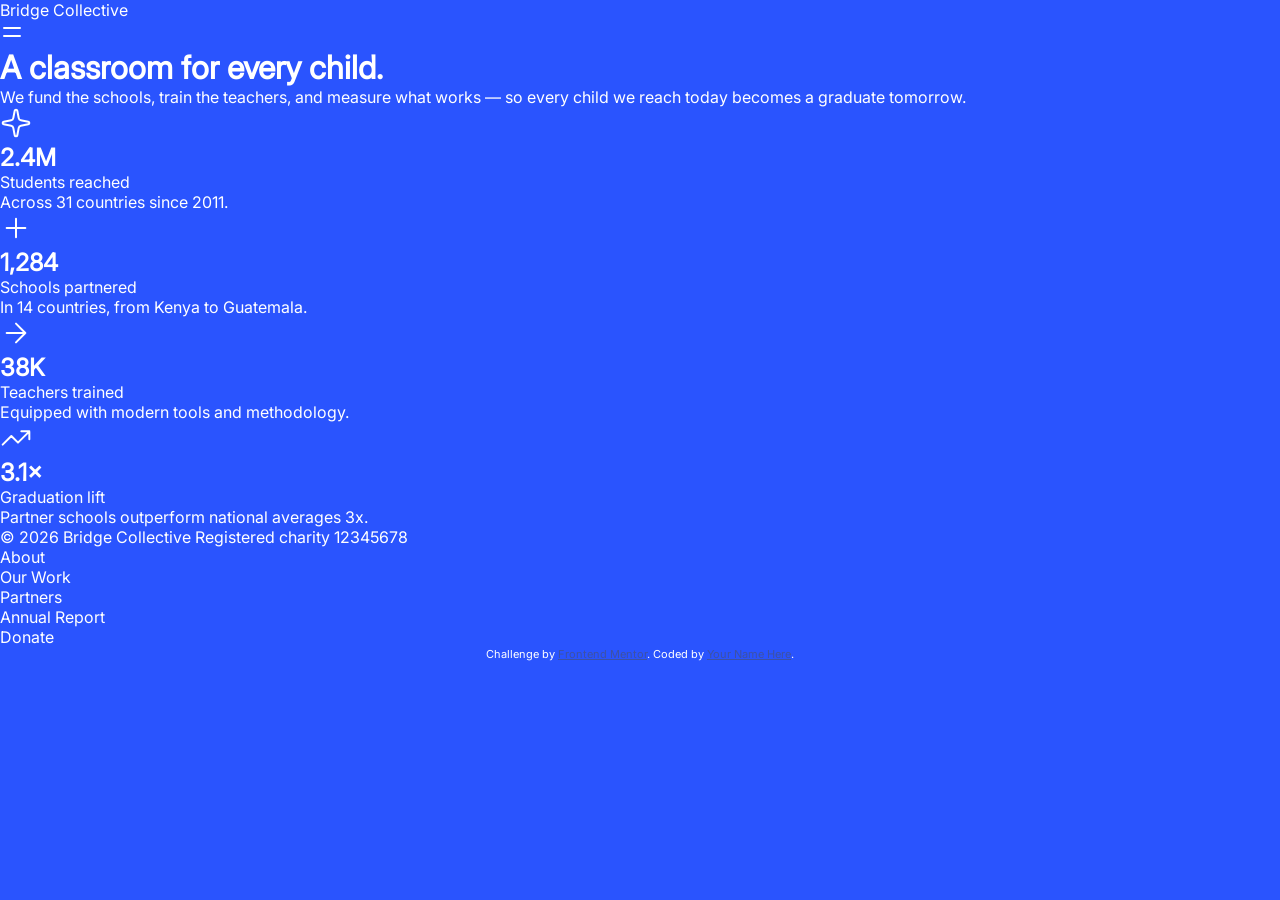
==== grid-landing-page/index.html @ 68b715c4 "add html tags" ====
<!DOCTYPE html>
<html lang="en">
<head>
  <meta charset="UTF-8">
  <meta name="viewport" content="width=device-width, initial-scale=1.0"> <!-- displays site properly based on user's device -->

  <link rel="icon" type="image/png" sizes="32x32" href="./assets/images/favicon-32x32.png">
  <link rel="stylesheet" href="./css/styles.css">

  <title>Frontend Mentor | Grid landing page</title>

  <!-- Feel free to remove these styles or customise in your own stylesheet 👍 -->
  <style>
    .attribution { font-size: 11px; text-align: center; }
    .attribution a { color: hsl(228, 45%, 44%); }
  </style>
</head>
<body>

  <!-- Nav -->
  <nav>
    <p>Bridge Collective</p>
      <svg xmlns="http://www.w3.org/2000/svg" width="24" height="24" viewBox="0 0 24 24" fill="none" stroke="#fff" stroke-width="2" stroke-linecap="round" stroke-linejoin="round">
      <path d="M4 8h16M4 16h16"/>
    </svg>
  </nav>


  <!-- Hero -->
  <main>
  <h1>A classroom for every child.</h1>

  <p>We fund the schools, train the teachers, and measure what works — so every child we reach today becomes a graduate tomorrow.</p>
  </main>


  <!-- Stats -->
  <section id="student-stats">
    <svg xmlns="http://www.w3.org/2000/svg" width="32" height="32" viewBox="0 0 32 32" fill="none" stroke="#fff" stroke-width="2" stroke-linecap="round" stroke-linejoin="round">
  <path d="M14.69 3.752a1.334 1.334 0 0 1 2.62 0l1.402 7.41a2.67 2.67 0 0 0 2.125 2.126l7.411 1.401a1.334 1.334 0 0 1 0 2.622l-7.41 1.401a2.67 2.67 0 0 0-2.126 2.125l-1.401 7.411a1.334 1.334 0 0 1-2.622 0l-1.4-7.41a2.67 2.67 0 0 0-2.126-2.126l-7.41-1.401a1.334 1.334 0 0 1 0-2.622l7.41-1.401a2.67 2.67 0 0 0 2.125-2.125z"/>
</svg>
    <h2>2.4M</h2>
    <p>
      <span>Students reached</span>
      <br>
    Across 31 countries since 2011.
    </p>
  </section>

  <section id="schools-stats">
    <svg xmlns="http://www.w3.org/2000/svg" width="32" height="32" viewBox="0 0 32 32" fill="none" stroke="#fff" stroke-width="2" stroke-linecap="round" stroke-linejoin="round">
  <path d="M6.667 16h18.666M16 6.667v18.666"/>
</svg>
    <h2>1,284</h2> 
    <p>
      <span>Schools partnered</span>
      <br>
      In 14 countries, from Kenya to Guatemala.
    </p>
  </section>
  <section id="teachers-stats">
    <svg xmlns="http://www.w3.org/2000/svg" width="32" height="32" viewBox="0 0 32 32" fill="none" stroke="#fff" stroke-width="2" stroke-linecap="round" stroke-linejoin="round">
  <path d="M6.667 16h18.666M16 6.667 25.333 16 16 25.333"/>
</svg>
    <h2>38K</h2>
    <p>
      <span>Teachers trained</span>
      <br>
    Equipped with modern tools and methodology.</p>
  </section>

  <section id="graduation-stats">
    <svg xmlns="http://www.w3.org/2000/svg" width="32" height="32" viewBox="0 0 32 32" fill="none" stroke="#fff" stroke-width="2" stroke-linecap="round" stroke-linejoin="round">
  <path d="M21.334 9.333h8v8M29.333 9.333 18 20.667 11.333 14l-8.666 8.667"/>
</svg>
    <h2>3.1×</h2>
    <p><span>Graduation lift</span>
      <br>
    Partner schools outperform national averages 3x.</p>
  </section>

  <!-- Footer -->
  <footer>
    © 2026 Bridge Collective
    Registered charity 12345678
  </footer>

  <!-- Menu panel — hidden until the hamburger is activated -->
  <ul>
    <li>About</li>
    <li>Our Work</li>
    <li>Partners</li>
    <li>Annual Report</li>
    <li>Donate</li>
  </ul>

  <div class="attribution">
    Challenge by <a href="https://www.frontendmentor.io?ref=challenge">Frontend Mentor</a>.
    Coded by <a href="#">Your Name Here</a>.
  </div>
</body>
</html>
---- grid-landing-page/css/styles.css ----
:root {
    --White: hsl(0, 0%, 100%);

    --Blue200: hsl(224, 100%, 95%);
    --Blue400: hsl(220, 100%, 64%);
    --Blue600: hsl(228, 100%, 60%);
    --Blue700: hsl(228, 99%, 58%);
    --Black: hsl(0, 0%, 0%);  /* used at 25% opacity for the menu overlay */
}

@font-face {
    font-family: 'Inter';
    src: url(../assets/fonts/inter/inter-variable.ttf);
    font-weight: normal;
    font-style: normal;
    font-display: swap;
}

* {
    padding: 0;
    margin: 0;
    box-sizing: border-box;
}

body {
    background-color: var(--Blue700);
    color: var(--White);
    font-family: 'Inter', sans-serif;
}
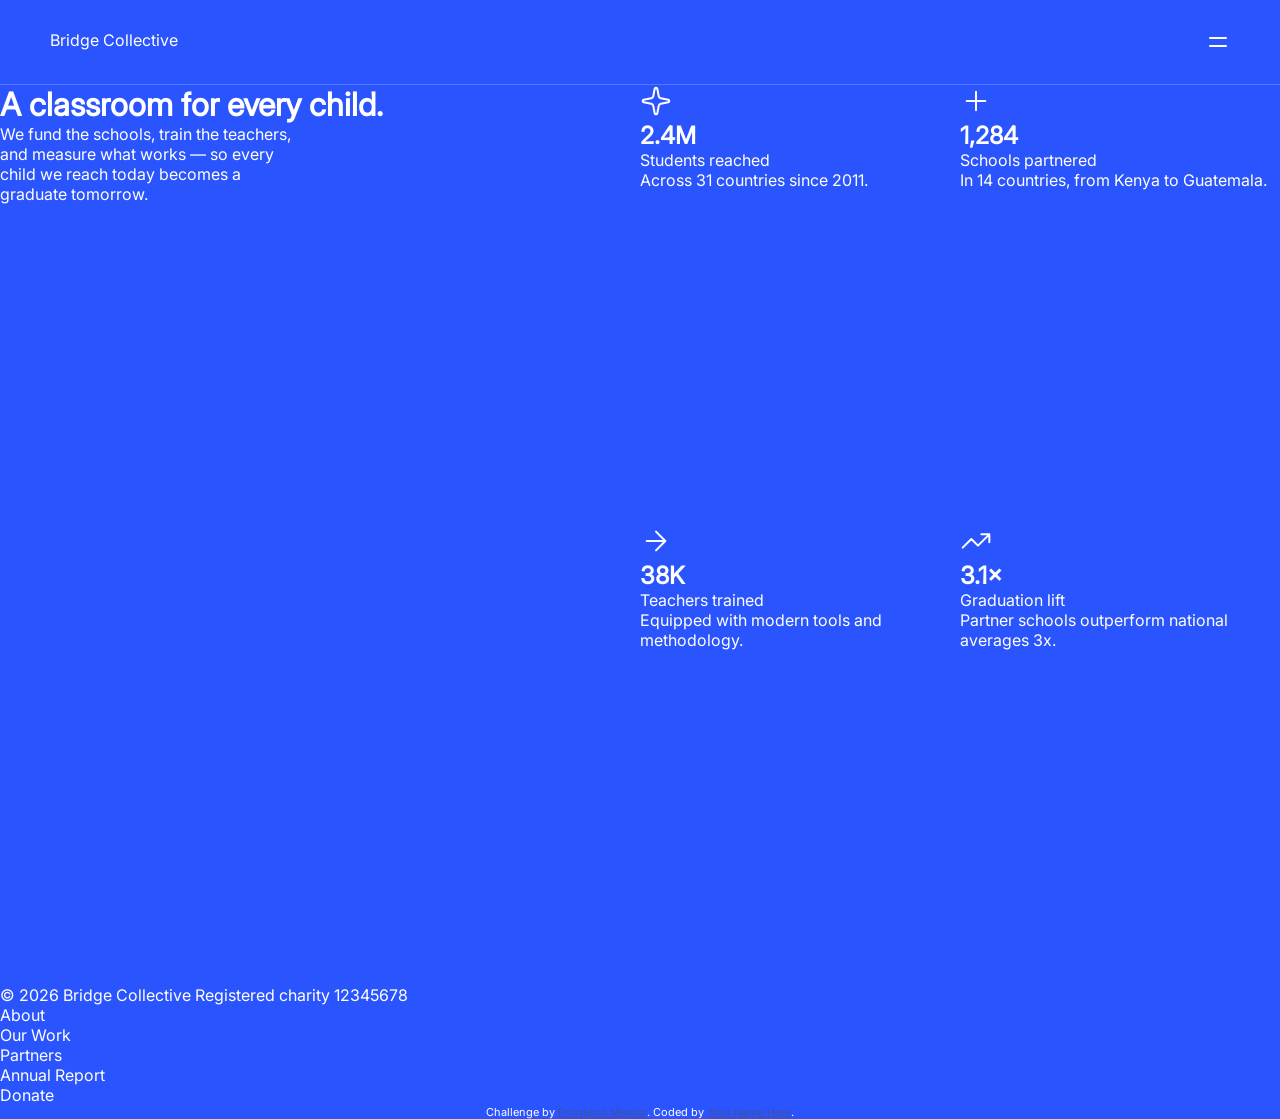
==== commit 4c240edf: "main container styled" ====
--- a/grid-landing-page/index.html
+++ b/grid-landing-page/index.html
@@ -25,6 +25,8 @@
     </svg>
   </nav>
 
+  <div class="container">
+
 
   <!-- Hero -->
   <main>
@@ -35,6 +37,7 @@
 
 
   <!-- Stats -->
+  <div class="stats-container">
   <section id="student-stats">
     <svg xmlns="http://www.w3.org/2000/svg" width="32" height="32" viewBox="0 0 32 32" fill="none" stroke="#fff" stroke-width="2" stroke-linecap="round" stroke-linejoin="round">
   <path d="M14.69 3.752a1.334 1.334 0 0 1 2.62 0l1.402 7.41a2.67 2.67 0 0 0 2.125 2.126l7.411 1.401a1.334 1.334 0 0 1 0 2.622l-7.41 1.401a2.67 2.67 0 0 0-2.126 2.125l-1.401 7.411a1.334 1.334 0 0 1-2.622 0l-1.4-7.41a2.67 2.67 0 0 0-2.126-2.126l-7.41-1.401a1.334 1.334 0 0 1 0-2.622l7.41-1.401a2.67 2.67 0 0 0 2.125-2.125z"/>
@@ -78,7 +81,8 @@
       <br>
     Partner schools outperform national averages 3x.</p>
   </section>
-
+    </div>
+  </div>
   <!-- Footer -->
   <footer>
     © 2026 Bridge Collective
--- a/grid-landing-page/css/styles.css
+++ b/grid-landing-page/css/styles.css
@@ -6,6 +6,8 @@
     --Blue600: hsl(228, 100%, 60%);
     --Blue700: hsl(228, 99%, 58%);
     --Black: hsl(0, 0%, 0%);  /* used at 25% opacity for the menu overlay */
+    --side-pad:50px;
+    --border: .5px solid hsla(0, 0%, 100%, .2);
 }
 
 @font-face {
@@ -26,5 +28,39 @@
     background-color: var(--Blue700);
     color: var(--White);
     font-family: 'Inter', sans-serif;
+    width: 100vw;
+    height: 100vh;
+    position: relative;
 }
 
+nav {
+    width: 100%;
+    display: flex;
+    padding: 30px var(--side-pad);
+    justify-content: space-between;
+    border-bottom: var(--border);
+}
+
+.container {
+    width: 100%;
+    height: 100%;
+    display: flex;
+}
+
+main {
+    flex: 2;
+}
+
+main p {
+    width: 300px;
+}
+
+.stats-container {
+    flex: 2;
+    display: flex;
+    flex-wrap: wrap;
+}
+
+.stats-container section {
+    width: 50%;
+}
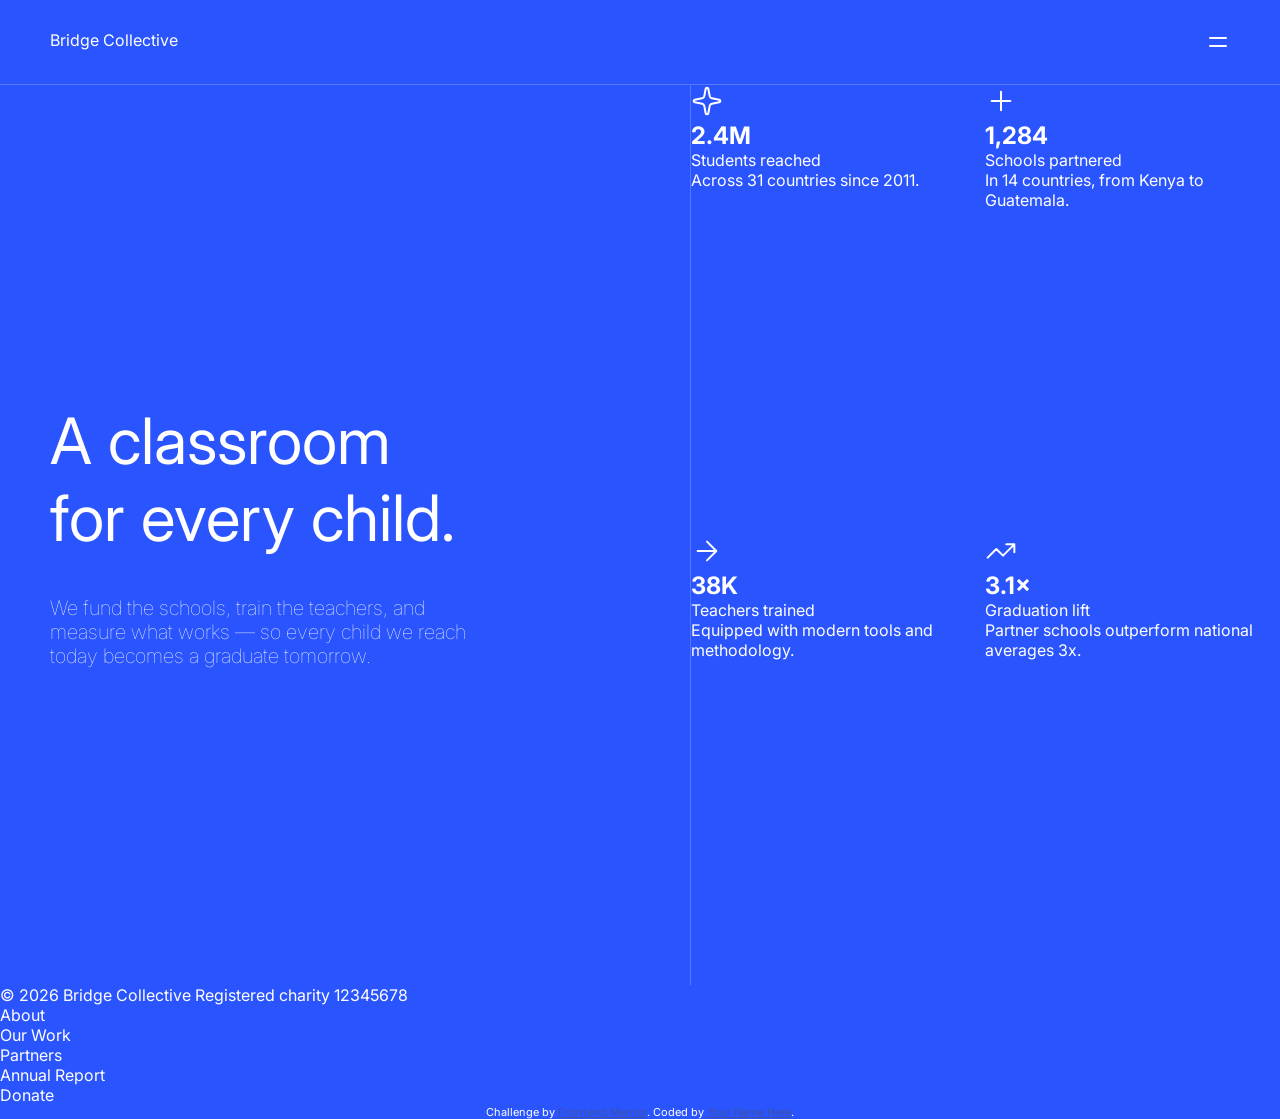
==== commit 3f33bcc5: "main section styled" ====
--- a/grid-landing-page/index.html
+++ b/grid-landing-page/index.html
@@ -30,9 +30,9 @@
 
   <!-- Hero -->
   <main>
-  <h1>A classroom for every child.</h1>
+  <h1>A classroom <br> for every child.</h1>
 
-  <p>We fund the schools, train the teachers, and measure what works — so every child we reach today becomes a graduate tomorrow.</p>
+  <p>We fund the schools, train the teachers, and <br> measure what works — so every child we reach <br> today becomes a graduate tomorrow.</p>
   </main>
 
 
--- a/grid-landing-page/css/styles.css
+++ b/grid-landing-page/css/styles.css
@@ -13,7 +13,7 @@
 @font-face {
     font-family: 'Inter';
     src: url(../assets/fonts/inter/inter-variable.ttf);
-    font-weight: normal;
+    /* font-weight: 100; */
     font-style: normal;
     font-display: swap;
 }
@@ -48,11 +48,24 @@
 }
 
 main {
+    padding: 0 var(--side-pad);
     flex: 2;
+    display: flex;
+    justify-content: center;
+    flex-direction: column;
+    border-right: var(--border);
+}
+
+h1 {
+    font-size: 64px;
+    font-weight: 400;
+    margin-bottom: 20px;
+    padding-bottom: 20px;
 }
 
 main p {
-    width: 300px;
+    font-size: 20px;
+    font-weight: 100;
 }
 
 .stats-container {
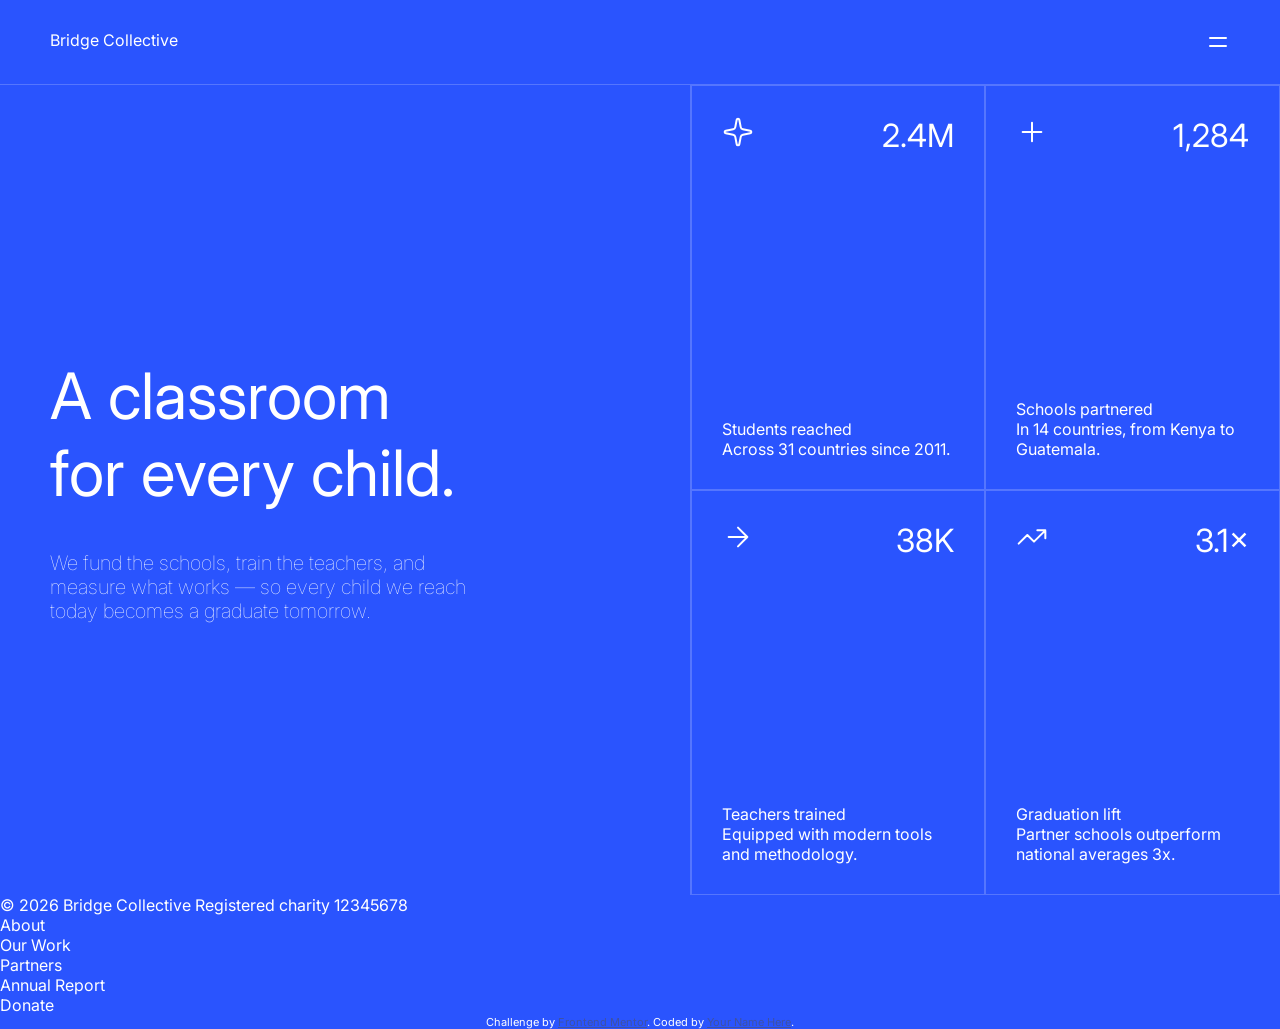
==== commit 6df26165: "stats contained" ====
--- a/grid-landing-page/index.html
+++ b/grid-landing-page/index.html
@@ -38,11 +38,13 @@
 
   <!-- Stats -->
   <div class="stats-container">
-  <section id="student-stats">
-    <svg xmlns="http://www.w3.org/2000/svg" width="32" height="32" viewBox="0 0 32 32" fill="none" stroke="#fff" stroke-width="2" stroke-linecap="round" stroke-linejoin="round">
-  <path d="M14.69 3.752a1.334 1.334 0 0 1 2.62 0l1.402 7.41a2.67 2.67 0 0 0 2.125 2.126l7.411 1.401a1.334 1.334 0 0 1 0 2.622l-7.41 1.401a2.67 2.67 0 0 0-2.126 2.125l-1.401 7.411a1.334 1.334 0 0 1-2.622 0l-1.4-7.41a2.67 2.67 0 0 0-2.126-2.126l-7.41-1.401a1.334 1.334 0 0 1 0-2.622l7.41-1.401a2.67 2.67 0 0 0 2.125-2.125z"/>
-</svg>
-    <h2>2.4M</h2>
+  <section class="stats" id="student-stats">
+    <div class="tops-stats">
+      <svg xmlns="http://www.w3.org/2000/svg" width="32" height="32" viewBox="0 0 32 32" fill="none" stroke="#fff" stroke-width="2" stroke-linecap="round" stroke-linejoin="round">
+    <path d="M14.69 3.752a1.334 1.334 0 0 1 2.62 0l1.402 7.41a2.67 2.67 0 0 0 2.125 2.126l7.411 1.401a1.334 1.334 0 0 1 0 2.622l-7.41 1.401a2.67 2.67 0 0 0-2.126 2.125l-1.401 7.411a1.334 1.334 0 0 1-2.622 0l-1.4-7.41a2.67 2.67 0 0 0-2.126-2.126l-7.41-1.401a1.334 1.334 0 0 1 0-2.622l7.41-1.401a2.67 2.67 0 0 0 2.125-2.125z"/>
+  </svg>
+      <h2>2.4M</h2>
+    </div>
     <p>
       <span>Students reached</span>
       <br>
@@ -50,33 +52,40 @@
     </p>
   </section>
 
-  <section id="schools-stats">
-    <svg xmlns="http://www.w3.org/2000/svg" width="32" height="32" viewBox="0 0 32 32" fill="none" stroke="#fff" stroke-width="2" stroke-linecap="round" stroke-linejoin="round">
-  <path d="M6.667 16h18.666M16 6.667v18.666"/>
-</svg>
-    <h2>1,284</h2> 
+  <section class="stats" id="schools-stats">
+    <div class="tops-stats">
+      <svg xmlns="http://www.w3.org/2000/svg" width="32" height="32" viewBox="0 0 32 32" fill="none" stroke="#fff" stroke-width="2" stroke-linecap="round" stroke-linejoin="round">
+    <path d="M6.667 16h18.666M16 6.667v18.666"/>
+  </svg>
+      <h2>1,284</h2> 
+    </div>
+
     <p>
       <span>Schools partnered</span>
       <br>
       In 14 countries, from Kenya to Guatemala.
     </p>
   </section>
-  <section id="teachers-stats">
-    <svg xmlns="http://www.w3.org/2000/svg" width="32" height="32" viewBox="0 0 32 32" fill="none" stroke="#fff" stroke-width="2" stroke-linecap="round" stroke-linejoin="round">
-  <path d="M6.667 16h18.666M16 6.667 25.333 16 16 25.333"/>
-</svg>
-    <h2>38K</h2>
+  <section class="stats" id="teachers-stats">
+    <div class="tops-stats">
+      <svg xmlns="http://www.w3.org/2000/svg" width="32" height="32" viewBox="0 0 32 32" fill="none" stroke="#fff" stroke-width="2" stroke-linecap="round" stroke-linejoin="round">
+    <path d="M6.667 16h18.666M16 6.667 25.333 16 16 25.333"/>
+  </svg>
+      <h2>38K</h2>
+    </div>
     <p>
       <span>Teachers trained</span>
       <br>
     Equipped with modern tools and methodology.</p>
   </section>
 
-  <section id="graduation-stats">
-    <svg xmlns="http://www.w3.org/2000/svg" width="32" height="32" viewBox="0 0 32 32" fill="none" stroke="#fff" stroke-width="2" stroke-linecap="round" stroke-linejoin="round">
-  <path d="M21.334 9.333h8v8M29.333 9.333 18 20.667 11.333 14l-8.666 8.667"/>
-</svg>
-    <h2>3.1×</h2>
+  <section class="stats" id="graduation-stats">
+    <div class="tops-stats">
+      <svg xmlns="http://www.w3.org/2000/svg" width="32" height="32" viewBox="0 0 32 32" fill="none" stroke="#fff" stroke-width="2" stroke-linecap="round" stroke-linejoin="round">
+    <path d="M21.334 9.333h8v8M29.333 9.333 18 20.667 11.333 14l-8.666 8.667"/>
+  </svg>
+      <h2>3.1×</h2>
+    </div>
     <p><span>Graduation lift</span>
       <br>
     Partner schools outperform national averages 3x.</p>
--- a/grid-landing-page/css/styles.css
+++ b/grid-landing-page/css/styles.css
@@ -43,7 +43,7 @@
 
 .container {
     width: 100%;
-    height: 100%;
+    height: 90%;
     display: flex;
 }
 
@@ -76,4 +76,22 @@
 
 .stats-container section {
     width: 50%;
+}
+
+.stats {
+    padding: 30px;
+    display: flex;
+    flex-direction: column;
+    justify-content: space-between;
+    border: var(--border);
+}
+
+.stats .tops-stats {
+    display: flex;
+    justify-content: space-between;
+}
+
+h2 {
+    font-weight: 400;
+    font-size: 32px;
 }
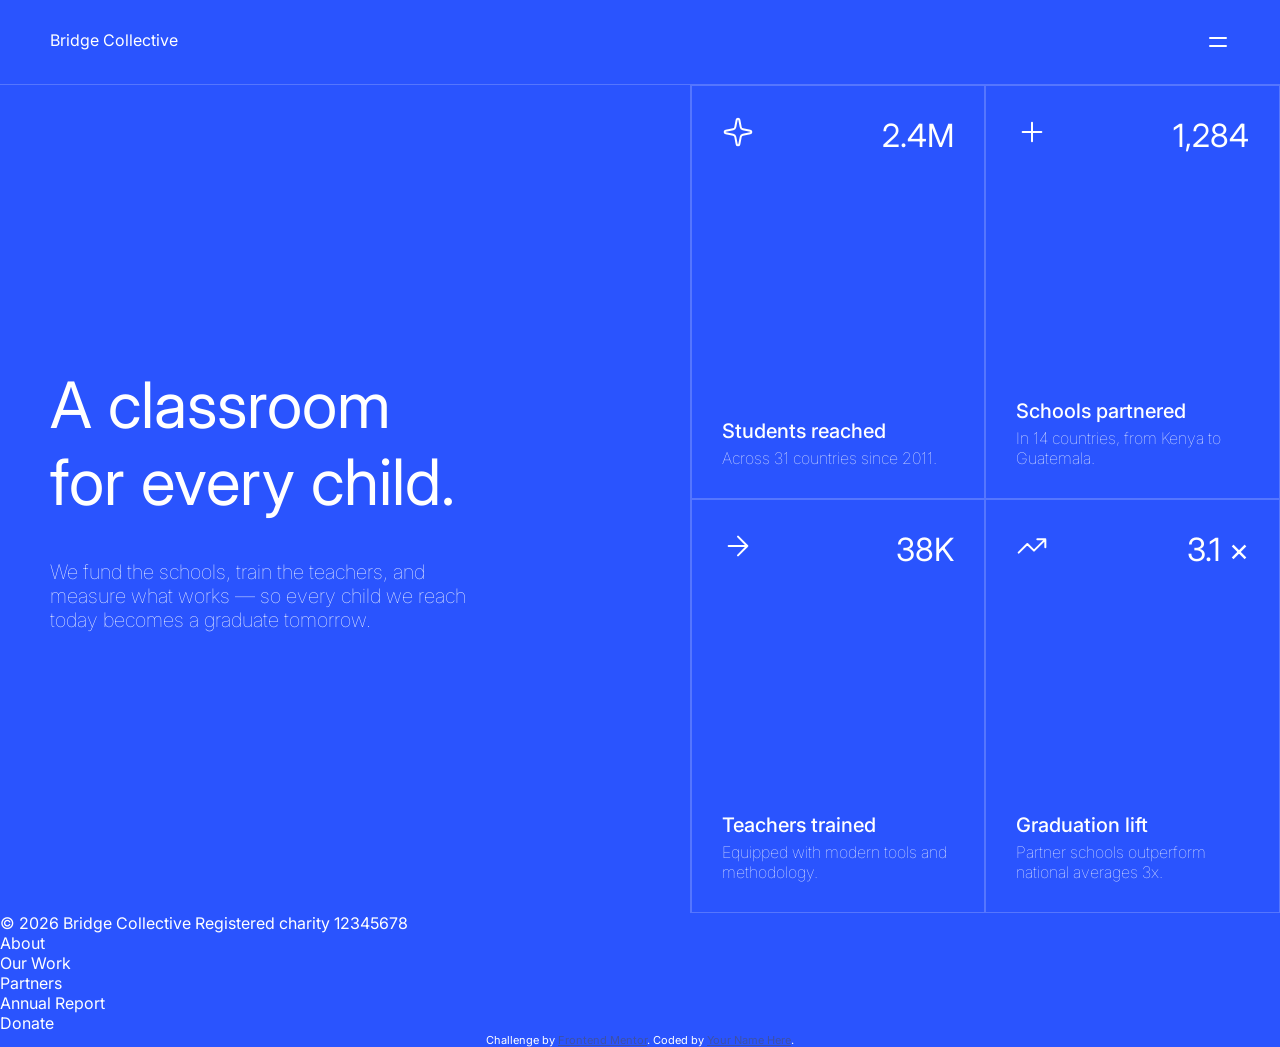
==== commit 4fe13ac6: "fix a few styling issues" ====
--- a/grid-landing-page/index.html
+++ b/grid-landing-page/index.html
@@ -84,7 +84,7 @@
       <svg xmlns="http://www.w3.org/2000/svg" width="32" height="32" viewBox="0 0 32 32" fill="none" stroke="#fff" stroke-width="2" stroke-linecap="round" stroke-linejoin="round">
     <path d="M21.334 9.333h8v8M29.333 9.333 18 20.667 11.333 14l-8.666 8.667"/>
   </svg>
-      <h2>3.1×</h2>
+      <h2>3.1 ×</h2>
     </div>
     <p><span>Graduation lift</span>
       <br>
--- a/grid-landing-page/css/styles.css
+++ b/grid-landing-page/css/styles.css
@@ -15,7 +15,7 @@
     src: url(../assets/fonts/inter/inter-variable.ttf);
     /* font-weight: 100; */
     font-style: normal;
-    font-display: swap;
+    /* font-display: swap; */
 }
 
 * {
@@ -43,7 +43,7 @@
 
 .container {
     width: 100%;
-    height: 90%;
+    height: 92%;
     display: flex;
 }
 
@@ -94,4 +94,16 @@
 h2 {
     font-weight: 400;
     font-size: 32px;
+}
+
+.stats p {
+    font-size: 16px;
+    font-weight: 100;
+}
+
+.stats p span {
+    font-size: 20px;
+    font-weight: 500;
+    display: block;
+    margin-bottom: -15px;
 }
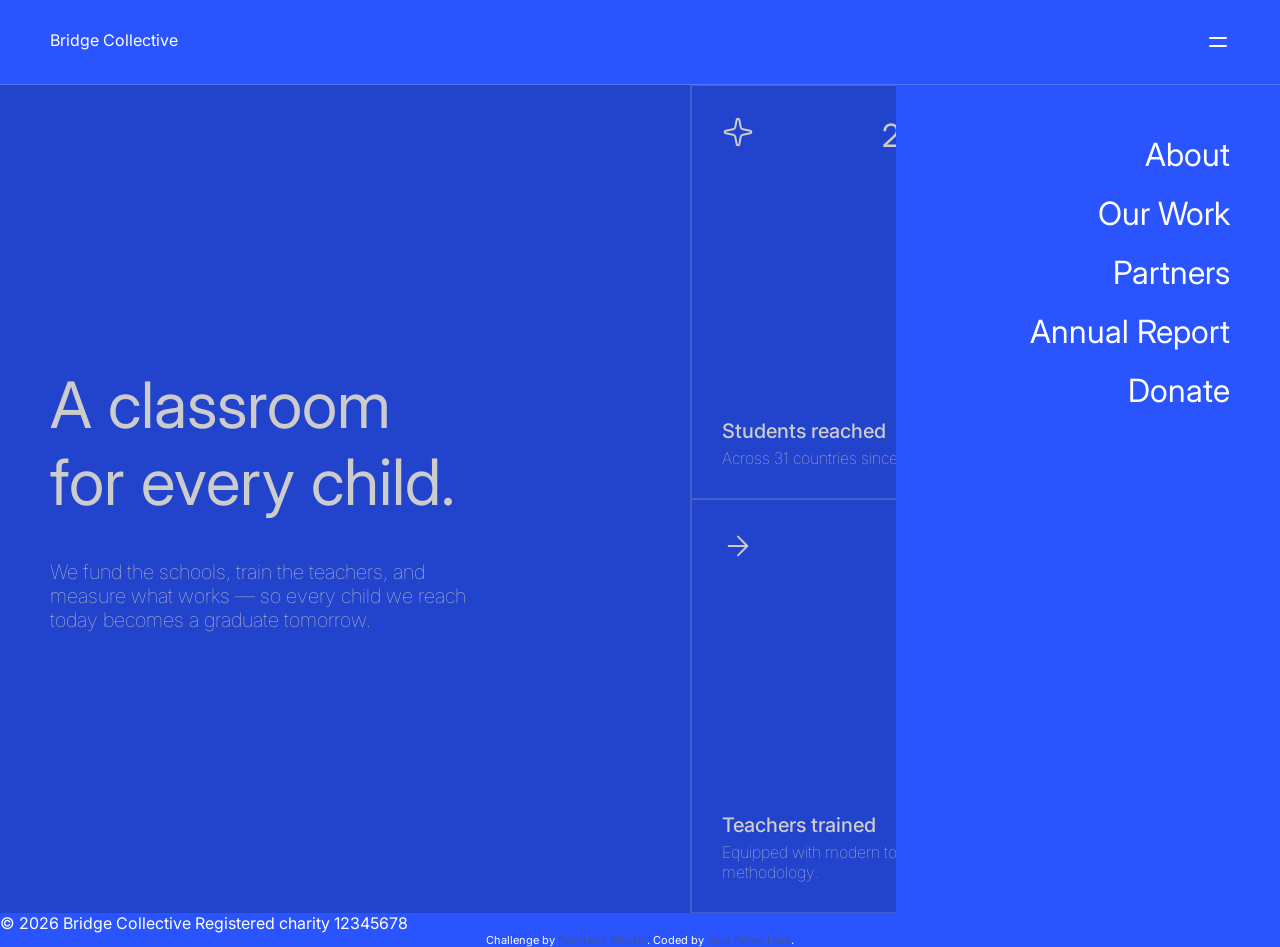
==== commit d75f646d: "menu styled" ====
--- a/grid-landing-page/index.html
+++ b/grid-landing-page/index.html
@@ -27,6 +27,17 @@
 
   <div class="container">
 
+  <!-- Menu panel — hidden until the hamburger is activated -->
+    <div class="menu-container">
+    <ul id="menu">
+      <li>About</li>
+      <li>Our Work</li>
+      <li>Partners</li>
+      <li>Annual Report</li>
+      <li>Donate</li>
+    </ul>
+    <div class="menu-dim"></div>
+    </div>
 
   <!-- Hero -->
   <main>
@@ -98,14 +109,7 @@
     Registered charity 12345678
   </footer>
 
-  <!-- Menu panel — hidden until the hamburger is activated -->
-  <ul>
-    <li>About</li>
-    <li>Our Work</li>
-    <li>Partners</li>
-    <li>Annual Report</li>
-    <li>Donate</li>
-  </ul>
+
 
   <div class="attribution">
     Challenge by <a href="https://www.frontendmentor.io?ref=challenge">Frontend Mentor</a>.
--- a/grid-landing-page/css/styles.css
+++ b/grid-landing-page/css/styles.css
@@ -106,4 +106,36 @@
     font-weight: 500;
     display: block;
     margin-bottom: -15px;
+}
+
+.menu-dim {
+    z-index: 9980;
+    position: absolute;
+    display: flex;
+    left: 0;
+    background-color:  hsl(0, 0%, 0%, .2);
+    height: 92vh;
+    width: 70vw;
+}
+
+#menu {
+    z-index: 9999;
+    position: absolute;
+    display: flex;
+    flex-direction: column;
+    gap: 20px;
+    list-style-type: none;
+    align-items: end;
+    right: 0;
+    background-color: var(--Blue700);
+    height: 92vh;
+    width: 30vw;
+    padding-right: 50px;
+    padding-top: 50px;
+    font-size: 32px;
+}
+
+#menu li:hover {
+    text-decoration: underline;
+    cursor: pointer;
 }
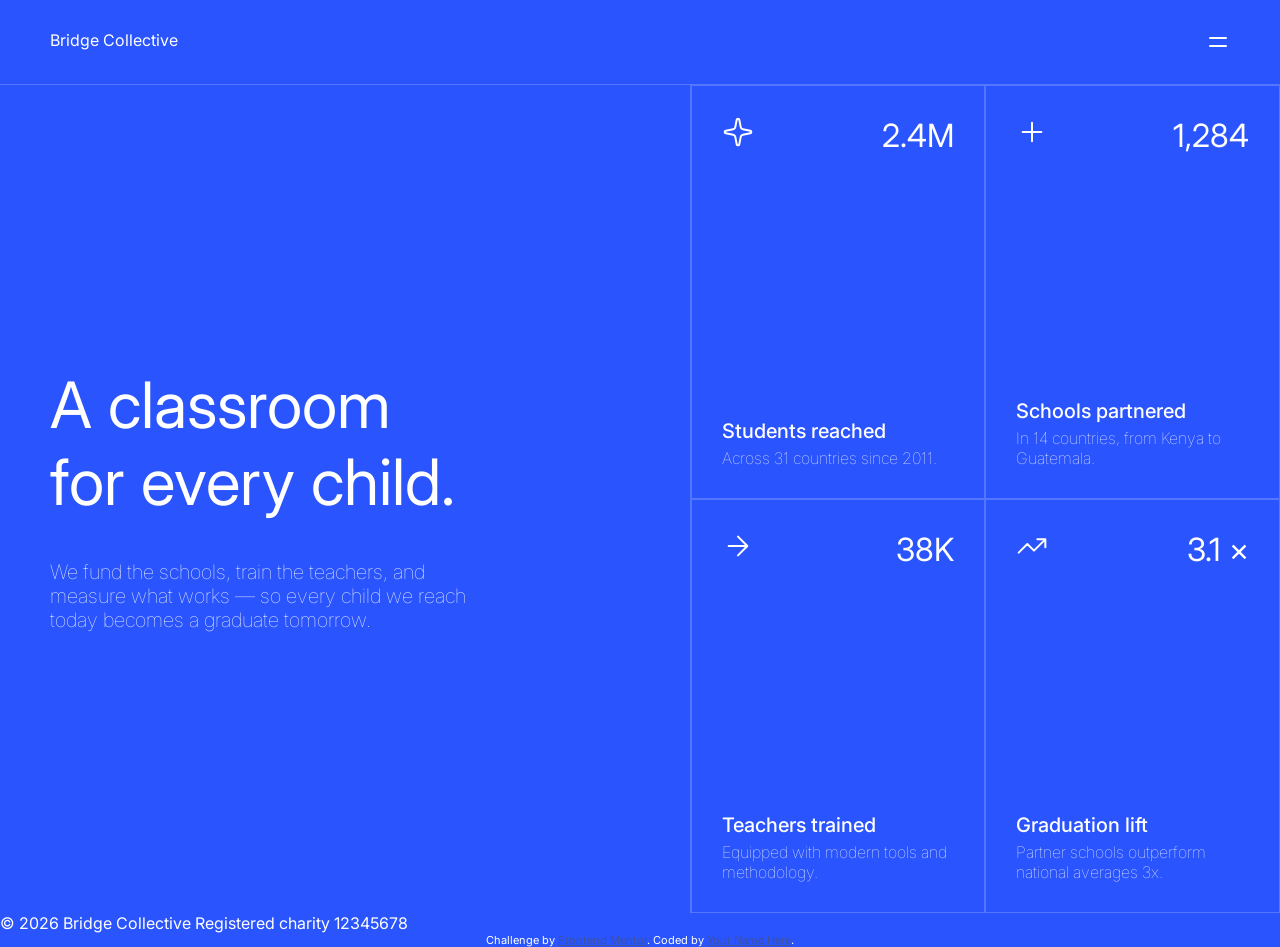
==== commit 072a31a0: "menu functionality complete" ====
--- a/grid-landing-page/index.html
+++ b/grid-landing-page/index.html
@@ -20,15 +20,21 @@
   <!-- Nav -->
   <nav>
     <p>Bridge Collective</p>
-      <svg xmlns="http://www.w3.org/2000/svg" width="24" height="24" viewBox="0 0 24 24" fill="none" stroke="#fff" stroke-width="2" stroke-linecap="round" stroke-linejoin="round">
-      <path d="M4 8h16M4 16h16"/>
-    </svg>
+    <div class="menu-btns">
+      <svg class="close-btn" xmlns="http://www.w3.org/2000/svg" width="24" height="24" viewBox="0 0 24 24" fill="none" stroke="#fff" stroke-width="2" stroke-linecap="round" stroke-linejoin="round">
+    <path d="M18 6 6 18M6 6l12 12"/>
+  </svg>
+  <svg class="menu-btn" xmlns="http://www.w3.org/2000/svg" width="24" height="24" viewBox="0 0 24 24" fill="none" stroke="#fff" stroke-width="2" stroke-linecap="round" stroke-linejoin="round">
+    <path d="M4 8h16M4 16h16"/>
+  </svg>
+    </div>
+
   </nav>
 
   <div class="container">
 
   <!-- Menu panel — hidden until the hamburger is activated -->
-    <div class="menu-container">
+    <div id="menu-container">
     <ul id="menu">
       <li>About</li>
       <li>Our Work</li>
@@ -115,5 +121,25 @@
     Challenge by <a href="https://www.frontendmentor.io?ref=challenge">Frontend Mentor</a>.
     Coded by <a href="#">Your Name Here</a>.
   </div>
+
+  <script>
+    const menu = document.getElementById('menu-container')
+    const menuBtn = document.querySelector('.menu-btn')
+    const closeBtn = document.querySelector('.close-btn')
+
+    menuBtn.addEventListener('click', () => {
+      console.log("i was clicked")
+      menu.classList.toggle('active')
+      closeBtn.classList.toggle('show')
+      menuBtn.classList.toggle('hide')
+    })
+
+    closeBtn.addEventListener('click', () => {
+      console.log("i was clicked")
+      menu.classList.toggle('active')
+      closeBtn.classList.toggle('show')
+      menuBtn.classList.toggle('hide')
+    })
+  </script>
 </body>
 </html>
--- a/grid-landing-page/css/styles.css
+++ b/grid-landing-page/css/styles.css
@@ -138,4 +138,28 @@
 #menu li:hover {
     text-decoration: underline;
     cursor: pointer;
+}
+
+.close-btn {
+    display: none;
+}
+
+.close-btn.show {
+    display: block;
+}
+
+.menu-btn {
+   display: block;
+}
+
+.menu-btn.hide {
+    display: none;
+}
+
+#menu-container {
+    display: none;
+}
+
+#menu-container.active {
+    display: block;
 }
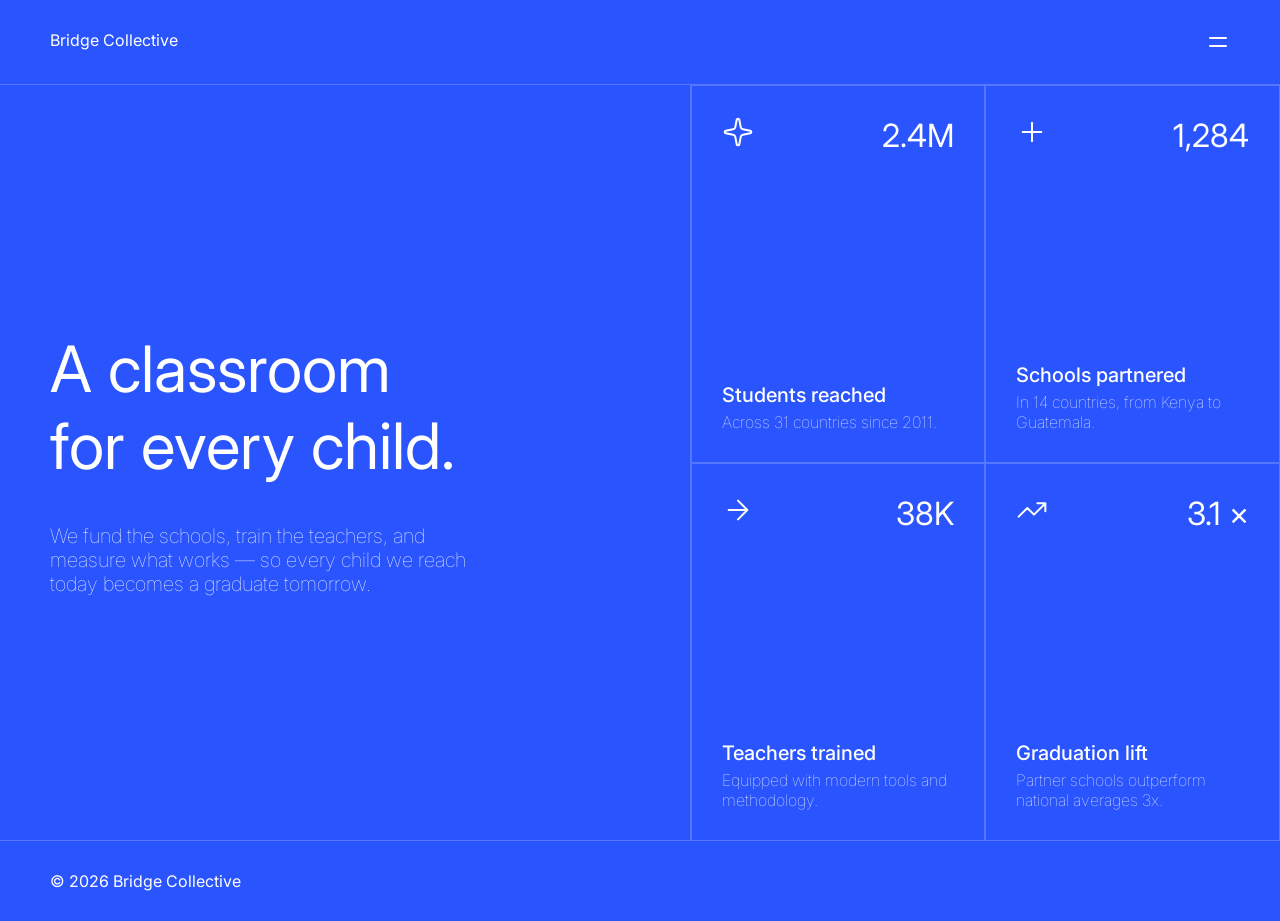
==== commit 6a60c4b8: "desktop style complete" ====
--- a/grid-landing-page/index.html
+++ b/grid-landing-page/index.html
@@ -112,15 +112,7 @@
   <!-- Footer -->
   <footer>
     © 2026 Bridge Collective
-    Registered charity 12345678
   </footer>
-
-
-
-  <div class="attribution">
-    Challenge by <a href="https://www.frontendmentor.io?ref=challenge">Frontend Mentor</a>.
-    Coded by <a href="#">Your Name Here</a>.
-  </div>
 
   <script>
     const menu = document.getElementById('menu-container')
--- a/grid-landing-page/css/styles.css
+++ b/grid-landing-page/css/styles.css
@@ -43,7 +43,7 @@
 
 .container {
     width: 100%;
-    height: 92%;
+    height: 84%;
     display: flex;
 }
 
@@ -54,6 +54,7 @@
     justify-content: center;
     flex-direction: column;
     border-right: var(--border);
+    border-bottom: var(--border);
 }
 
 h1 {
@@ -114,7 +115,7 @@
     display: flex;
     left: 0;
     background-color:  hsl(0, 0%, 0%, .2);
-    height: 92vh;
+    height:100vh;
     width: 70vw;
 }
 
@@ -128,7 +129,7 @@
     align-items: end;
     right: 0;
     background-color: var(--Blue700);
-    height: 92vh;
+    height: 100vh;
     width: 30vw;
     padding-right: 50px;
     padding-top: 50px;
@@ -142,6 +143,7 @@
 
 .close-btn {
     display: none;
+    cursor: pointer;
 }
 
 .close-btn.show {
@@ -150,6 +152,7 @@
 
 .menu-btn {
    display: block;
+   cursor: pointer;
 }
 
 .menu-btn.hide {
@@ -162,4 +165,8 @@
 
 #menu-container.active {
     display: block;
+}
+
+footer {
+    padding: 30px var(--side-pad);
 }
